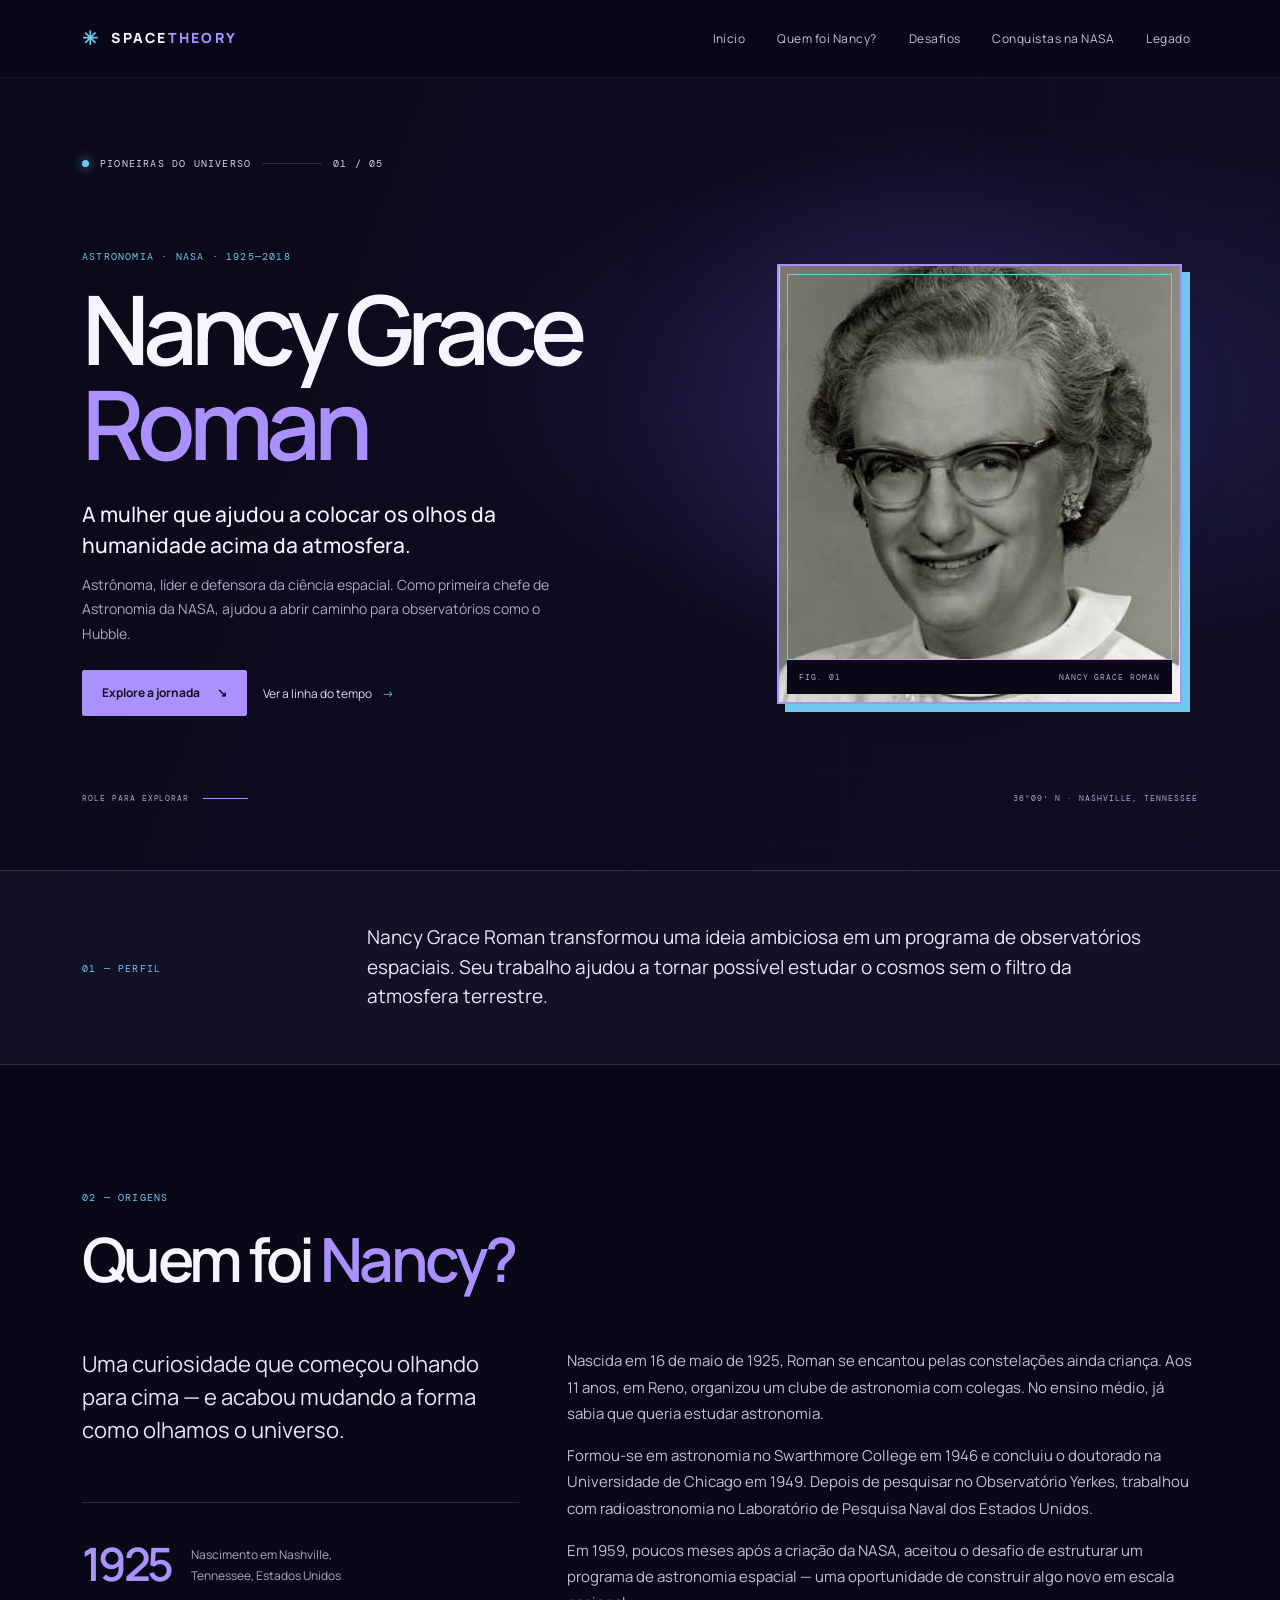
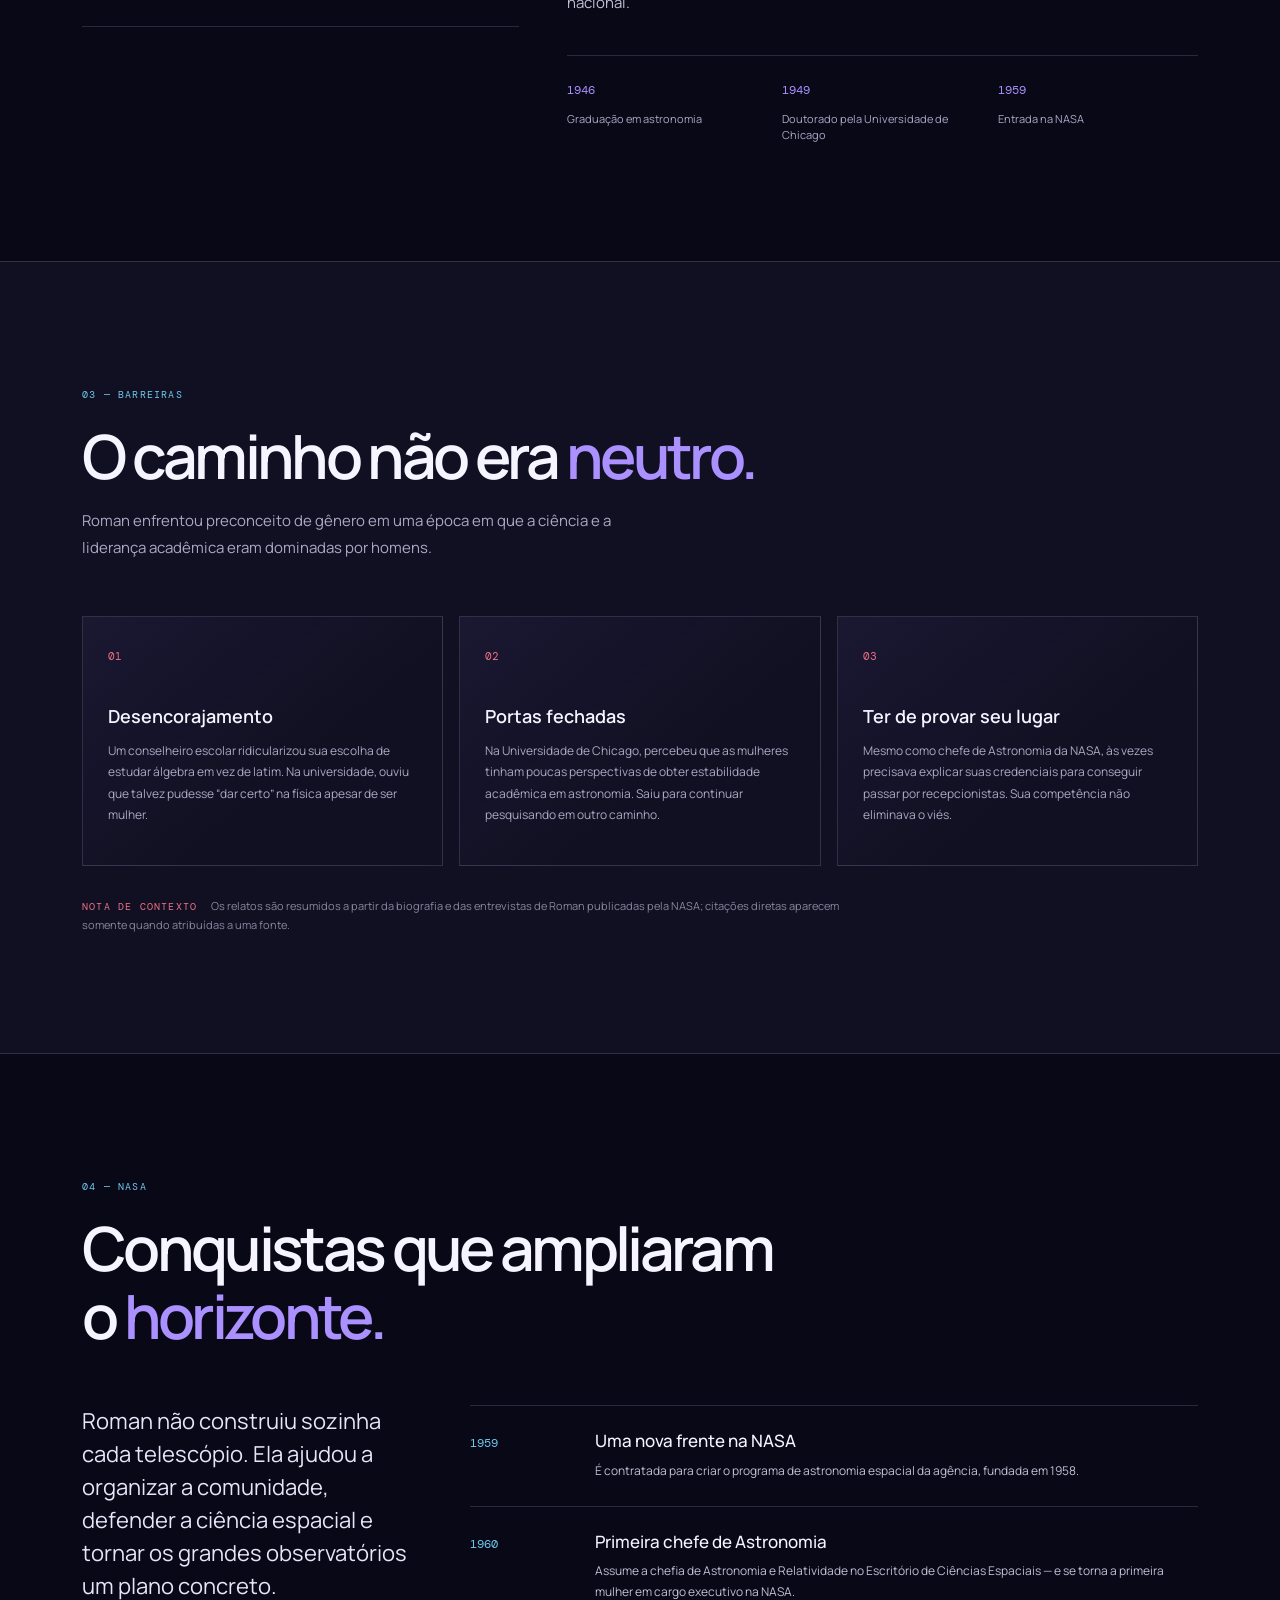
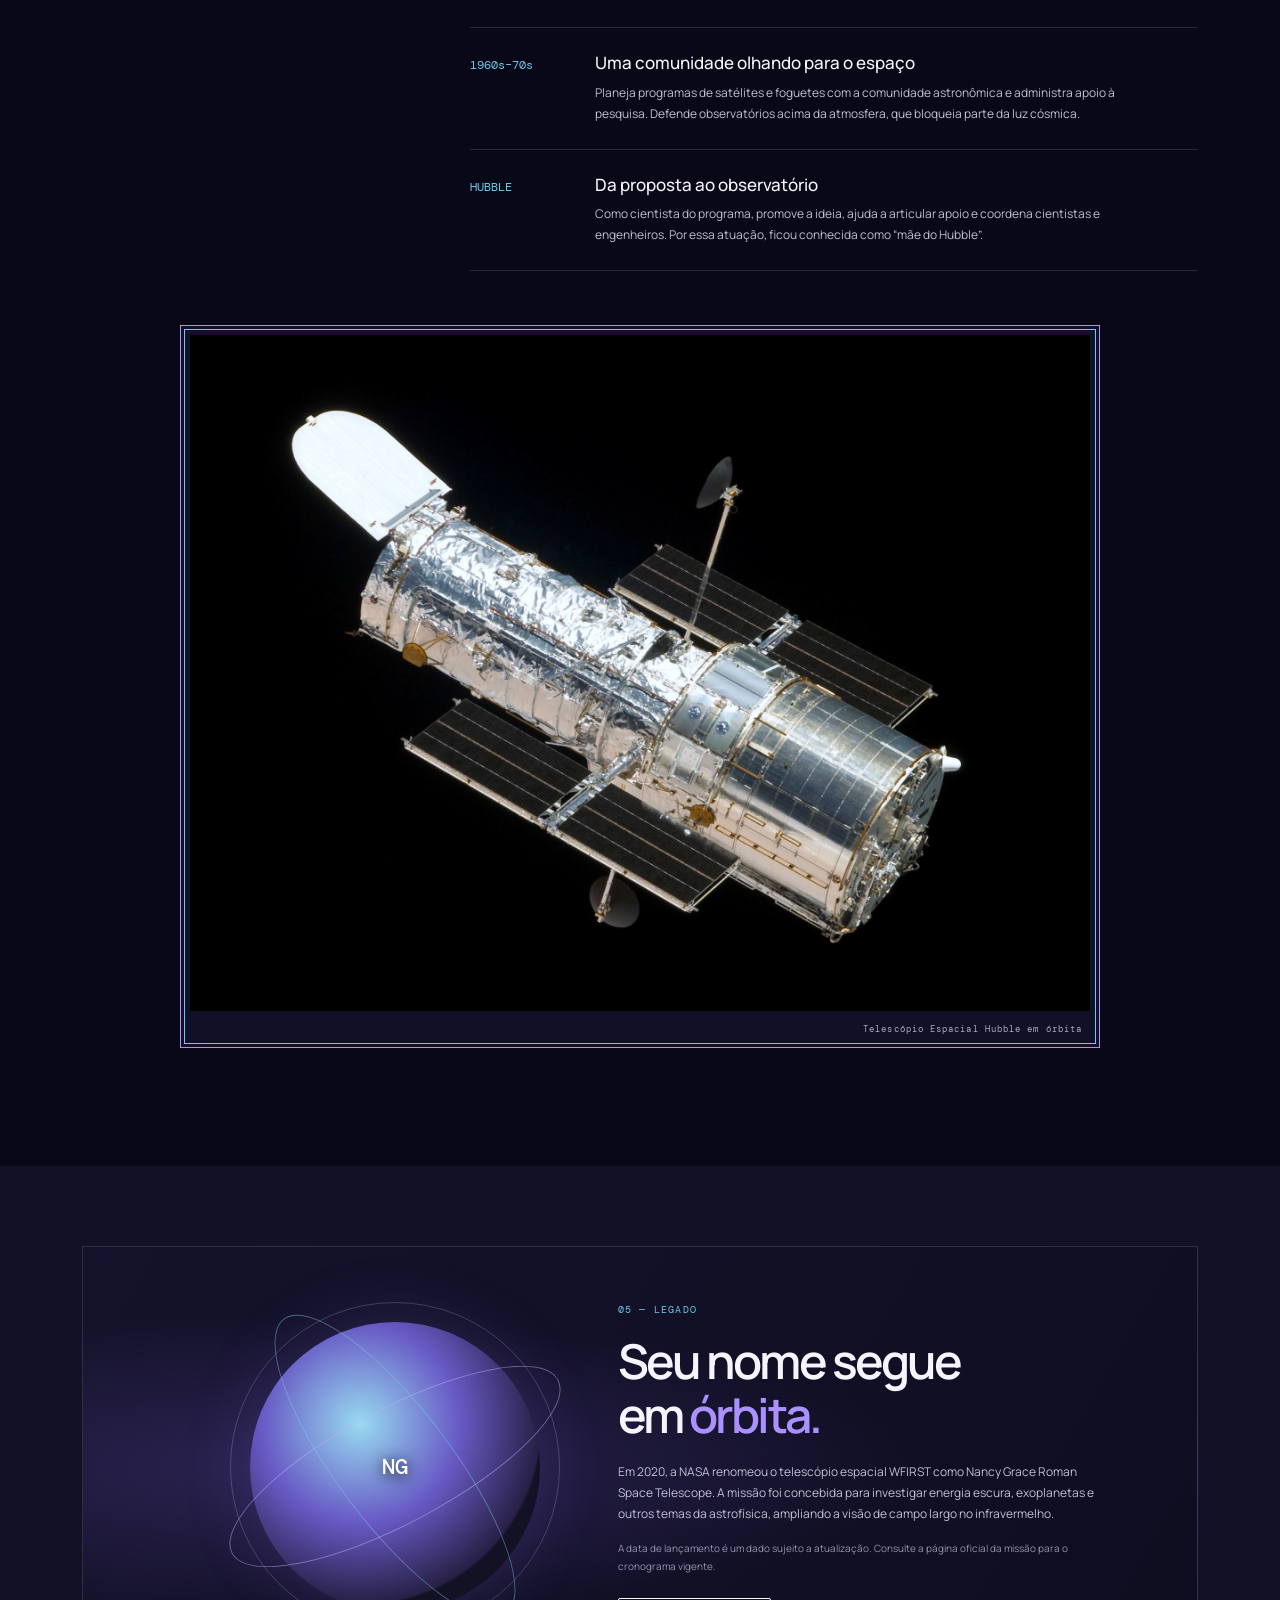
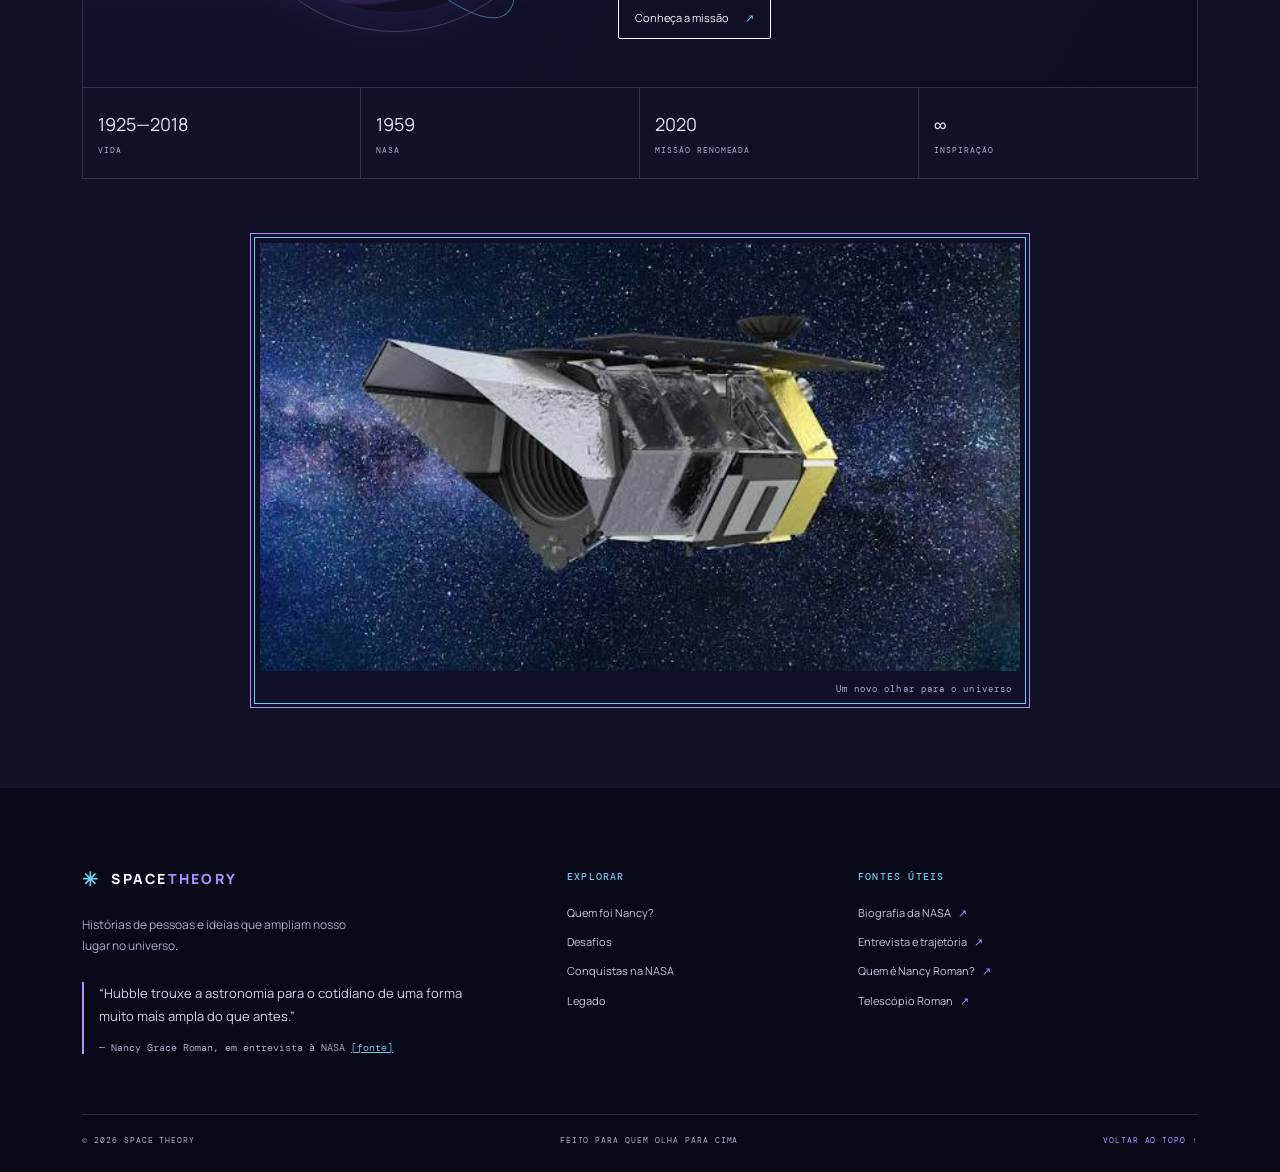
==== SpaceTheory/ProjetoSnct/index.html @ cd9236db "Refactor code structure for improved readability and maintainability" ====
<!doctype html>
<html lang="pt-BR">
  <head>
    <meta charset="utf-8" />
    <meta name="viewport" content="width=device-width, initial-scale=1" />
    <meta
      name="description"
      content="Conheça Nancy Grace Roman, pioneira da astronomia espacial e primeira chefe de Astronomia da NASA."
    />
    <meta name="theme-color" content="#090817" />
    <title>Space Theory — Nancy Grace Roman</title>
    <link rel="preconnect" href="https://fonts.googleapis.com" />
    <link rel="preconnect" href="https://fonts.gstatic.com" crossorigin />
    <link
      href="https://fonts.googleapis.com/css2?family=DM+Mono:wght@400;500&family=Manrope:wght@400;500;600;700;800&display=swap"
      rel="stylesheet"
    />
    <link
      href="https://cdn.jsdelivr.net/npm/bootstrap@5.3.3/dist/css/bootstrap.min.css"
      rel="stylesheet"
    />
    <link href="style.css" rel="stylesheet" />
  </head>
  <body>
    <a class="skip-link" href="#conteudo">Pular para o conteúdo</a>
    <nav
      class="navbar navbar-expand-lg navbar-dark fixed-top site-nav"
      aria-label="Navegação principal"
    >
      <div class="container">
        <a
          class="navbar-brand brand"
          href="#inicio"
          aria-label="Space Theory, início"
          ><span class="brand-mark" aria-hidden="true">✳</span> SPACE<span
            >THEORY</span
          ></a
        >
        <button
          class="navbar-toggler"
          type="button"
          data-bs-toggle="collapse"
          data-bs-target="#menu"
          aria-controls="menu"
          aria-expanded="false"
          aria-label="Abrir menu"
        >
          <span class="navbar-toggler-icon"></span>
        </button>
        <div class="collapse navbar-collapse" id="menu">
          <ul class="navbar-nav ms-auto align-items-lg-center gap-lg-3">
            <li class="nav-item">
              <a class="nav-link" href="#inicio">Início</a>
            </li>
            <li class="nav-item">
              <a class="nav-link" href="#quem-foi">Quem foi Nancy?</a>
            </li>
            <li class="nav-item">
              <a class="nav-link" href="#desafios">Desafios</a>
            </li>
            <li class="nav-item">
              <a class="nav-link" href="#conquistas">Conquistas na NASA</a>
            </li>
            <li class="nav-item">
              <a class="nav-link" href="#legado">Legado</a>
            </li>
          </ul>
        </div>
      </div>
    </nav>
    <main id="conteudo">
      <section class="hero" id="inicio">
        <div class="hero-grid" aria-hidden="true"></div>
        <div class="hero-glow" aria-hidden="true"></div>
        <div class="container hero-content">
          <div class="eyebrow">
            <span class="pulse"></span> PIONEIRAS DO UNIVERSO
            <span class="eyebrow-line"></span> 01 / 05
          </div>
          <div class="row align-items-center g-5">
            <div class="col-lg-7">
              <p class="hero-kicker">ASTRONOMIA · NASA · 1925—2018</p>
              <h1>Nancy Grace<br /><span>Roman</span></h1>
              <p class="hero-subtitle">
                A mulher que ajudou a colocar os olhos da humanidade acima da
                atmosfera.
              </p>
              <p class="hero-copy">
                Astrônoma, líder e defensora da ciência espacial. Como primeira
                chefe de Astronomia da NASA, ajudou a abrir caminho para
                observatórios como o Hubble.
              </p>
              <div class="d-flex flex-wrap gap-3 mt-4">
                <a class="btn btn-lilac" href="#quem-foi"
                  >Explore a jornada <span aria-hidden="true">↘</span></a
                ><a class="text-link" href="#conquistas"
                  >Ver a linha do tempo <span aria-hidden="true">→</span></a
                >
              </div>
            </div>
            <div class="col-lg-5">
              <figure class="portrait-art">
                <img
                  class="portrait-photo"
                  src="Nancy.jpg"
                  alt="Retrato em preto e branco da astrônoma Nancy Grace Roman"
                  fetchpriority="high"
                />
                <figcaption class="portrait-caption">
                  <span>FIG. 01</span><span>NANCY GRACE ROMAN</span>
                </figcaption>
              </figure>
            </div>
          </div>
          <div class="hero-bottom">
            <span>ROLE PARA EXPLORAR</span><span class="scroll-line"></span
            ><span>36°09′ N · NASHVILLE, TENNESSEE</span>
          </div>
        </div>
      </section>
      <section class="intro-band">
        <div class="container">
          <div class="row align-items-center g-4">
            <div class="col-md-3">
              <span class="section-index">01 — PERFIL</span>
            </div>
            <div class="col-md-9">
              <p>
                Nancy Grace Roman transformou uma ideia ambiciosa em um programa
                de observatórios espaciais. Seu trabalho ajudou a tornar
                possível estudar o cosmos sem o filtro da atmosfera terrestre.
              </p>
            </div>
          </div>
        </div>
      </section>
      <section class="content-section" id="quem-foi">
        <div class="container">
          <div class="section-heading">
            <span class="section-index">02 — ORIGENS</span>
            <h2>Quem foi <em>Nancy?</em></h2>
          </div>
          <div class="row g-5 align-items-start">
            <div class="col-lg-5">
              <p class="lead-copy">
                Uma curiosidade que começou olhando para cima — e acabou mudando
                a forma como olhamos o universo.
              </p>
              <div class="fact-card">
                <span class="fact-number">1925</span
                ><span
                  >Nascimento em Nashville,<br />Tennessee, Estados Unidos</span
                >
              </div>
            </div>
            <div class="col-lg-7">
              <p>
                Nascida em 16 de maio de 1925, Roman se encantou pelas
                constelações ainda criança. Aos 11 anos, em Reno, organizou um
                clube de astronomia com colegas. No ensino médio, já sabia que
                queria estudar astronomia.
              </p>
              <p>
                Formou-se em astronomia no Swarthmore College em 1946 e concluiu
                o doutorado na Universidade de Chicago em 1949. Depois de
                pesquisar no Observatório Yerkes, trabalhou com radioastronomia
                no Laboratório de Pesquisa Naval dos Estados Unidos.
              </p>
              <p>
                Em 1959, poucos meses após a criação da NASA, aceitou o desafio
                de estruturar um programa de astronomia espacial — uma
                oportunidade de construir algo novo em escala nacional.
              </p>
              <div class="timeline-mini">
                <div>
                  <span>1946</span>
                  <p>Graduação em astronomia</p>
                </div>
                <div>
                  <span>1949</span>
                  <p>Doutorado pela Universidade de Chicago</p>
                </div>
                <div>
                  <span>1959</span>
                  <p>Entrada na NASA</p>
                </div>
              </div>
            </div>
          </div>
        </div>
      </section>
      <section class="challenge-section" id="desafios">
        <div class="container">
          <div class="section-heading">
            <span class="section-index">03 — BARREIRAS</span>
            <h2>O caminho não era <em>neutro.</em></h2>
            <p class="section-intro">
              Roman enfrentou preconceito de gênero em uma época em que a
              ciência e a liderança acadêmica eram dominadas por homens.
            </p>
          </div>
          <div class="row g-3">
            <div class="col-md-4">
              <article class="challenge-card">
                <span class="card-symbol">01</span>
                <h3>Desencorajamento</h3>
                <p>
                  Um conselheiro escolar ridicularizou sua escolha de estudar
                  álgebra em vez de latim. Na universidade, ouviu que talvez
                  pudesse “dar certo” na física apesar de ser mulher.
                </p>
              </article>
            </div>
            <div class="col-md-4">
              <article class="challenge-card">
                <span class="card-symbol">02</span>
                <h3>Portas fechadas</h3>
                <p>
                  Na Universidade de Chicago, percebeu que as mulheres tinham
                  poucas perspectivas de obter estabilidade acadêmica em
                  astronomia. Saiu para continuar pesquisando em outro caminho.
                </p>
              </article>
            </div>
            <div class="col-md-4">
              <article class="challenge-card">
                <span class="card-symbol">03</span>
                <h3>Ter de provar seu lugar</h3>
                <p>
                  Mesmo como chefe de Astronomia da NASA, às vezes precisava
                  explicar suas credenciais para conseguir passar por
                  recepcionistas. Sua competência não eliminava o viés.
                </p>
              </article>
            </div>
          </div>
          <p class="fact-note">
            <span>NOTA DE CONTEXTO</span> Os relatos são resumidos a partir da
            biografia e das entrevistas de Roman publicadas pela NASA; citações
            diretas aparecem somente quando atribuídas a uma fonte.
          </p>
        </div>
      </section>
      <section class="content-section achievements" id="conquistas">
        <div class="container">
          <div class="section-heading">
            <span class="section-index">04 — NASA</span>
            <h2>Conquistas que ampliaram<br />o <em>horizonte.</em></h2>
          </div>
          <div class="row g-5">
            <div class="col-lg-4">
              <p class="lead-copy">
                Roman não construiu sozinha cada telescópio. Ela ajudou a
                organizar a comunidade, defender a ciência espacial e tornar os
                grandes observatórios um plano concreto.
              </p>
            </div>
            <div class="col-lg-8">
              <div class="achievement-list">
                <article>
                  <span class="year">1959</span>
                  <div>
                    <h3>Uma nova frente na NASA</h3>
                    <p>
                      É contratada para criar o programa de astronomia espacial
                      da agência, fundada em 1958.
                    </p>
                  </div>
                </article>
                <article>
                  <span class="year">1960</span>
                  <div>
                    <h3>Primeira chefe de Astronomia</h3>
                    <p>
                      Assume a chefia de Astronomia e Relatividade no Escritório
                      de Ciências Espaciais — e se torna a primeira mulher em
                      cargo executivo na NASA.
                    </p>
                  </div>
                </article>
                <article>
                  <span class="year">1960s–70s</span>
                  <div>
                    <h3>Uma comunidade olhando para o espaço</h3>
                    <p>
                      Planeja programas de satélites e foguetes com a comunidade
                      astronômica e administra apoio à pesquisa. Defende
                      observatórios acima da atmosfera, que bloqueia parte da
                      luz cósmica.
                    </p>
                  </div>
                </article>
                <article>
                  <span class="year">HUBBLE</span>
                  <div>
                    <h3>Da proposta ao observatório</h3>
                    <p>
                      Como cientista do programa, promove a ideia, ajuda a
                      articular apoio e coordena cientistas e engenheiros. Por
                      essa atuação, ficou conhecida como “mãe do Hubble”.
                    </p>
                  </div>
                </article>
              </div>
            </div>
          </div>
          <figure class="chapter-figure chapter-figure-hubble">
            <img
              src="telescopioHubble.jpeg"
              alt="Telescópio Espacial Hubble em órbita, com painéis solares abertos contra o espaço escuro"
              loading="lazy"
            />
            <figcaption>Telescópio Espacial Hubble em órbita</figcaption>
          </figure>
        </div>
      </section>
      <section class="legacy-section" id="legado">
        <div class="container">
          <div class="legacy-panel">
            <div class="legacy-orb" aria-hidden="true">
              <div class="legacy-ring"></div>
              <div class="legacy-core">NG</div>
            </div>
            <div class="legacy-copy">
              <span class="section-index">05 — LEGADO</span>
              <h2>Seu nome segue<br />em <em>órbita.</em></h2>
              <p>
                Em 2020, a NASA renomeou o telescópio espacial WFIRST como Nancy
                Grace Roman Space Telescope. A missão foi concebida para
                investigar energia escura, exoplanetas e outros temas da
                astrofísica, ampliando a visão de campo largo no infravermelho.
              </p>
              <p class="small-note">
                A data de lançamento é um dado sujeito a atualização. Consulte a
                página oficial da missão para o cronograma vigente.
              </p>
              <a
                class="btn btn-outline-light"
                href="https://science.nasa.gov/mission/roman-space-telescope/"
                target="_blank"
                rel="noopener"
                >Conheça a missão <span aria-hidden="true">↗</span></a
              >
            </div>
          </div>
          <div class="legacy-facts row g-0">
            <div class="col-6 col-md-3">
              <span>1925—2018</span><small>VIDA</small>
            </div>
            <div class="col-6 col-md-3">
              <span>1959</span><small>NASA</small>
            </div>
            <div class="col-6 col-md-3">
              <span>2020</span><small>MISSÃO RENOMEADA</small>
            </div>
            <div class="col-6 col-md-3">
              <span>∞</span><small>INSPIRAÇÃO</small>
            </div>
          </div>
          <figure class="chapter-figure chapter-figure-legacy">
            <img
              src="telescopio.jpg"
              alt="Representação artística de um telescópio espacial diante de um campo de estrelas"
              loading="lazy"
            />
            <figcaption>Um novo olhar para o universo</figcaption>
          </figure>
        </div>
      </section>
    </main>
    <footer class="site-footer">
      <div class="container">
        <div class="row g-5">
          <div class="col-lg-5">
            <a class="navbar-brand brand" href="#inicio"
              ><span class="brand-mark" aria-hidden="true">✳</span> SPACE<span
                >THEORY</span
              ></a
            >
            <p class="footer-about">
              Histórias de pessoas e ideias que ampliam nosso lugar no universo.
            </p>
            <blockquote>
              “Hubble trouxe a astronomia para o cotidiano de uma forma muito
              mais ampla do que antes.”<cite
                >— Nancy Grace Roman, em entrevista à NASA
                <a
                  href="https://science.nasa.gov/people/nancy-roman/"
                  target="_blank"
                  rel="noopener"
                  >[fonte]</a
                ></cite
              >
            </blockquote>
          </div>
          <div class="col-6 col-lg-3">
            <h2>EXPLORAR</h2>
            <a href="#quem-foi">Quem foi Nancy?</a
            ><a href="#desafios">Desafios</a
            ><a href="#conquistas">Conquistas na NASA</a
            ><a href="#legado">Legado</a>
          </div>
          <div class="col-6 col-lg-4">
            <h2>FONTES ÚTEIS</h2>
            <a
              href="https://science.nasa.gov/people/nancy-grace-roman-for-hubble/"
              target="_blank"
              rel="noopener"
              >Biografia da NASA <span>↗</span></a
            ><a
              href="https://science.nasa.gov/people/nancy-roman/"
              target="_blank"
              rel="noopener"
              >Entrevista e trajetória <span>↗</span></a
            ><a
              href="https://science.nasa.gov/mission/roman-space-telescope/who-is-nancy-grace-roman/"
              target="_blank"
              rel="noopener"
              >Quem é Nancy Roman? <span>↗</span></a
            ><a
              href="https://science.nasa.gov/mission/roman-space-telescope/"
              target="_blank"
              rel="noopener"
              >Telescópio Roman <span>↗</span></a
            >
          </div>
        </div>
        <div class="footer-bottom">
          <span>© <span id="year"></span> SPACE THEORY</span
          ><span>FEITO PARA QUEM OLHA PARA CIMA</span
          ><a href="#inicio" class="back-top">VOLTAR AO TOPO ↑</a>
        </div>
      </div>
    </footer>
    <script src="https://cdn.jsdelivr.net/npm/bootstrap@5.3.3/dist/js/bootstrap.bundle.min.js"></script>
    <script src="script.js"></script>
  </body>
</html>
---- SpaceTheory/ProjetoSnct/style.css ----
:root {
    --space: #090817;
    --space-2: #111027;
    --panel: #17152e;
    --white: #f6f4ff;
    --muted: #aaa8c3;
    --purple: #aa91ff;
    --blue: #6fc9ed;
    --red: #ed7185;
    --line: rgba(225, 220, 255, .15);
    --font: 'Manrope', sans-serif;
    --mono: 'DM Mono', monospace;
    --nav-height: 78px
}

* {
    box-sizing: border-box
}

html {
    scroll-behavior: smooth;
    scroll-padding-top: 90px
}

body {
    margin: 0;
    background: var(--space);
    color: var(--white);
    font-family: var(--font);
    font-size: 15px;
    line-height: 1.75
}

a {
    color: inherit
}

.skip-link {
    position: absolute;
    left: -999px;
    top: 8px;
    background: var(--white);
    color: var(--space);
    z-index: 2000;
    padding: 8px 14px
}

.skip-link:focus {
    left: 12px
}

.site-nav {
    height: var(--nav-height);
    background: rgba(9, 8, 23, .83);
    backdrop-filter: blur(18px);
    border-bottom: 1px solid rgba(255, 255, 255, .06)
}

.brand {
    font-size: 14px;
    letter-spacing: .16em;
    font-weight: 800;
    color: var(--white) !important
}

.brand span:last-child {
    color: var(--purple)
}

.brand-mark {
    font-size: 19px;
    color: var(--blue);
    vertical-align: -2px;
    margin-right: 6px
}

.navbar-nav .nav-link {
    color: #c5c2d8;
    font-size: 12px;
    letter-spacing: .04em;
    transition: color .2s
}

.navbar-nav .nav-link:hover,
.navbar-nav .nav-link:focus {
    color: var(--purple)
}

.hero {
    min-height: 780px;
    position: relative;
    overflow: hidden;
    padding: 155px 0 65px;
    background: radial-gradient(ellipse at 78% 45%, #211d4b 0, transparent 40%), linear-gradient(110deg, #0b0919 10%, #100e25 100%)
}

.hero-grid {
    position: absolute;
    inset: 0;
    opacity: .17;
    background-image: linear-gradient(rgba(166, 150, 255, .12) 1px, transparent 1px), linear-gradient(90deg, rgba(166, 150, 255, .12) 1px, transparent 1px);
    background-size: 70px 70px;
    mask-image: linear-gradient(to right, transparent, #000)
}

.hero-glow {
    position: absolute;
    width: 410px;
    height: 410px;
    border-radius: 50%;
    background: #8770ee18;
    filter: blur(65px);
    right: 13%;
    top: 25%
}

.hero-content {
    position: relative
}

.eyebrow,
.section-index,
.hero-kicker,
.hero-bottom,
.portrait-caption,
.fact-note>span,
.legacy-facts small,
.site-footer h2,
.footer-bottom {
    font-family: var(--mono);
    letter-spacing: .12em;
    font-size: 10px;
    color: var(--muted)
}

.eyebrow {
    display: flex;
    align-items: center;
    gap: 11px;
    margin-bottom: 75px;
    color: #d4cff1
}

.pulse {
    width: 7px;
    height: 7px;
    background: var(--blue);
    border-radius: 50%;
    box-shadow: 0 0 12px var(--blue)
}

.eyebrow-line {
    width: 60px;
    height: 1px;
    background: var(--line)
}

.hero-kicker {
    color: var(--blue);
    margin: 0 0 16px
}

.hero h1 {
    font-size: clamp(58px, 7.5vw, 104px);
    line-height: .99;
    letter-spacing: -.075em;
    font-weight: 600;
    margin: 0
}

.hero h1 span {
    color: var(--purple)
}

.hero-subtitle {
    font-size: 21px;
    line-height: 1.45;
    max-width: 510px;
    margin: 28px 0 13px;
    font-weight: 500
}

.hero-copy {
    max-width: 480px;
    color: var(--muted);
    font-size: 14px
}

.btn-lilac {
    background: var(--purple);
    border: 1px solid var(--purple);
    color: #131025;
    border-radius: 2px;
    padding: 13px 19px;
    font-weight: 700;
    font-size: 12px
}

.btn-lilac:hover {
    background: #c0b0ff;
    border-color: #c0b0ff;
    color: #131025
}

.btn-lilac span {
    margin-left: 15px
}

.text-link {
    align-self: center;
    text-decoration: none;
    color: #ded9f2;
    font-size: 12px
}

.text-link span {
    color: var(--blue);
    padding-left: 8px
}

.portrait-art {
    height: 440px;
    max-width: 405px;
    margin: 5px auto 0;
    position: relative;
    border: 2px solid var(--purple);
    background: var(--space-2);
    overflow: hidden;
    box-shadow: 8px 8px 0 var(--blue)
}

.portrait-art:before {
    content: '';
    position: absolute;
    inset: 8px;
    border: 1px solid var(--blue);
    z-index: 2;
    pointer-events: none
}

.portrait-photo {
    position: absolute;
    inset: 0;
    width: 100%;
    height: 100%;
    object-fit: cover;
    object-position: center 30%
}

.portrait-caption {
    position: absolute;
    z-index: 3;
    bottom: 8px;
    left: 8px;
    right: 8px;
    display: flex;
    justify-content: space-between;
    font-size: 8px;
    padding: 10px 12px;
    background: var(--space);
    border-top: 1px solid var(--blue)
}

.hero-bottom {
    display: flex;
    align-items: center;
    gap: 14px;
    margin-top: 75px;
    font-size: 8px
}

.hero-bottom span:last-child {
    margin-left: auto
}

.scroll-line {
    width: 45px;
    height: 1px;
    background: var(--purple)
}

.intro-band {
    padding: 52px 0;
    background: #121126;
    border-top: 1px solid var(--line);
    border-bottom: 1px solid var(--line)
}

.intro-band p {
    font-size: 19px;
    line-height: 1.55;
    max-width: 790px;
    margin: 0;
    color: #e8e5f7
}

.section-index {
    color: var(--blue)
}

.content-section,
.challenge-section,
.legacy-section {
    padding: 118px 0
}

.section-heading {
    margin-bottom: 55px
}

.section-heading h2,
.legacy-copy h2 {
    font-size: clamp(38px, 5vw, 61px);
    line-height: 1.12;
    letter-spacing: -.06em;
    margin: 16px 0 0;
    font-weight: 600
}

.section-heading h2 em,
.legacy-copy h2 em {
    font-style: normal;
    color: var(--purple)
}

.lead-copy {
    font-size: 22px;
    line-height: 1.5;
    color: #e9e5f9;
    max-width: 425px
}

.fact-card {
    border-top: 1px solid var(--line);
    border-bottom: 1px solid var(--line);
    padding: 21px 0;
    display: flex;
    gap: 20px;
    align-items: center;
    color: var(--muted);
    font-size: 12px;
    margin-top: 55px
}

.fact-number {
    font-size: 46px;
    letter-spacing: -.07em;
    color: var(--purple);
    font-weight: 600
}

.content-section p:not(.lead-copy) {
    color: #c1bfd3
}

.timeline-mini {
    display: grid;
    grid-template-columns: repeat(3, 1fr);
    gap: 15px;
    border-top: 1px solid var(--line);
    margin-top: 38px;
    padding-top: 20px
}

.timeline-mini span {
    font: 12px var(--mono);
    color: var(--purple)
}

.timeline-mini p {
    font-size: 11px;
    line-height: 1.45;
    margin: 9px 0 0;
    color: var(--muted) !important
}

.challenge-section {
    background: #111022;
    border-top: 1px solid var(--line);
    border-bottom: 1px solid var(--line)
}

.section-intro {
    color: var(--muted);
    max-width: 530px;
    margin: 18px 0 0
}

.challenge-card {
    height: 100%;
    min-height: 250px;
    border: 1px solid var(--line);
    padding: 25px;
    background: linear-gradient(140deg, rgba(135, 112, 238, .08), transparent 60%)
}

.card-symbol {
    font: 11px var(--mono);
    color: var(--red)
}

.challenge-card h3 {
    font-size: 18px;
    margin: 38px 0 12px;
    font-weight: 600
}

.challenge-card p {
    font-size: 12px;
    color: var(--muted);
    line-height: 1.8;
    margin: 0
}

.fact-note {
    margin: 30px 0 0;
    color: #88869e;
    font-size: 11px;
    max-width: 780px
}

.fact-note>span {
    color: var(--red);
    margin-right: 12px
}

.achievements {
    background: var(--space)
}

.achievement-list article {
    display: grid;
    grid-template-columns: 100px 1fr;
    gap: 25px;
    padding: 25px 0;
    border-top: 1px solid var(--line)
}

.achievement-list article:last-child {
    border-bottom: 1px solid var(--line)
}

.year {
    font: 12px var(--mono);
    color: var(--blue);
    padding-top: 4px
}

.achievement-list h3 {
    font-size: 17px;
    margin: 0 0 8px
}

.achievement-list p {
    font-size: 12px;
    margin: 0;
    color: var(--muted);
    max-width: 570px
}

.chapter-figure {
    width: 100%;
    margin: 54px auto 0;
    padding: 9px;
    position: relative;
    border: 1px solid var(--purple);
    background: var(--space-2)
}

.chapter-figure:before {
    content: '';
    position: absolute;
    inset: 3px;
    border: 1px solid var(--blue);
    pointer-events: none;
    z-index: 1
}

.chapter-figure img {
    display: block;
    width: 100%;
    height: auto
}

.chapter-figure figcaption {
    padding: 12px 8px 3px;
    color: var(--muted);
    font: 9px var(--mono);
    letter-spacing: .12em;
    text-align: right
}

.chapter-figure-hubble {
    max-width: 920px
}

.chapter-figure-legacy {
    max-width: 780px
}

.legacy-section {
    background: #121126;
    padding-top: 80px;
    padding-bottom: 80px
}

.legacy-panel {
    min-height: 410px;
    border: 1px solid var(--line);
    background: radial-gradient(ellipse at 20% 50%, #2b2352, transparent 48%), linear-gradient(120deg, #15132b, #0e0d20);
    display: grid;
    grid-template-columns: 1fr 1.1fr;
    align-items: center;
    padding: 48px 8%
}

.legacy-orb {
    width: 290px;
    height: 290px;
    border-radius: 50%;
    margin: auto;
    position: relative;
    display: grid;
    place-items: center;
    background: radial-gradient(circle at 38% 35%, #97daf0, #685ac5 38%, #282046 69%, #131124 70%);
    box-shadow: 0 0 70px #806be533
}

.legacy-orb:before,
.legacy-orb:after {
    content: '';
    position: absolute;
    border: 1px solid #c1acff80;
    border-radius: 50%;
    width: 370px;
    height: 115px;
    transform: rotate(-28deg)
}

.legacy-orb:after {
    transform: rotate(53deg);
    border-color: #79c9e778
}

.legacy-ring {
    position: absolute;
    width: 330px;
    height: 330px;
    border: 1px solid #ded4ff35;
    border-radius: 50%
}

.legacy-core {
    font: 500 22px var(--mono);
    color: #fff;
    text-shadow: 0 2px 15px #000
}

.legacy-copy h2 {
    font-size: 48px;
    margin: 13px 0 20px
}

.legacy-copy p {
    font-size: 12px;
    color: #c1bfd3;
    max-width: 485px
}

.legacy-copy .small-note {
    font-size: 10px;
    color: #9692ae
}

.btn-outline-light {
    border-radius: 2px;
    font-size: 11px;
    padding: 11px 16px;
    margin-top: 7px
}

.btn-outline-light span {
    padding-left: 14px;
    color: var(--blue)
}

.legacy-facts {
    border-bottom: 1px solid var(--line)
}

.legacy-facts>div {
    padding: 21px 15px;
    border-right: 1px solid var(--line);
    display: flex;
    flex-direction: column;
    gap: 3px
}

.legacy-facts>div:first-child {
    border-left: 1px solid var(--line)
}

.legacy-facts span {
    font-size: 18px;
    color: #e7e3f7
}

.legacy-facts small {
    font-size: 8px
}

.site-footer {
    padding: 75px 0 25px;
    background: #090817
}

.footer-about {
    font-size: 12px;
    color: var(--muted);
    max-width: 280px;
    margin: 18px 0 26px
}

.site-footer blockquote {
    font-size: 13px;
    color: #d6d1eb;
    border-left: 2px solid var(--purple);
    padding-left: 15px;
    max-width: 410px;
    margin: 0
}

.site-footer cite {
    display: block;
    font: 10px var(--mono);
    font-style: normal;
    color: var(--muted);
    margin-top: 13px
}

.site-footer cite a {
    color: var(--blue)
}

.site-footer h2 {
    margin: 8px 0 20px;
    color: var(--blue)
}

.site-footer .col-lg-3>a,
.site-footer .col-lg-4>a {
    display: block;
    color: #c7c3db;
    text-decoration: none;
    font-size: 11px;
    margin: 10px 0
}

.site-footer .col-lg-4>a span {
    color: var(--purple);
    margin-left: 5px
}

.site-footer a:hover {
    color: var(--purple)
}

.footer-bottom {
    border-top: 1px solid var(--line);
    margin-top: 60px;
    padding-top: 18px;
    display: flex;
    gap: 22px;
    justify-content: space-between;
    font-size: 8px
}

.back-top {
    text-decoration: none;
    color: var(--purple)
}

@media(max-width:991.98px) {
    .site-nav {
        height: auto;
        min-height: var(--nav-height)
    }

    .navbar-collapse {
        padding: 10px 0 17px
    }

    .navbar-nav {
        align-items: flex-start !important
    }

    .hero {
        padding-top: 135px;
        min-height: auto
    }

    .eyebrow {
        margin-bottom: 55px
    }

    .portrait-art {
        max-width: 430px
    }

    .hero-bottom {
        margin-top: 45px
    }

    .content-section,
    .challenge-section {
        padding: 90px 0
    }

    .legacy-panel {
        padding: 38px 5%;
        grid-template-columns: .8fr 1.2fr
    }

    .legacy-orb {
        transform: scale(.8)
    }
}

@media(max-width:767.98px) {
    body {
        font-size: 14px
    }

    .hero {
        padding: 120px 0 35px
    }

    .eyebrow {
        margin-bottom: 48px;
        font-size: 8px
    }

    .hero h1 {
        font-size: clamp(58px, 14vw, 82px)
    }

    .hero-subtitle {
        font-size: 18px
    }

    .portrait-art {
        height: 380px;
        margin-top: 15px
    }

    .hero-bottom span:last-child {
        display: none
    }

    .intro-band {
        padding: 37px 0
    }

    .intro-band p {
        font-size: 16px
    }

    .content-section,
    .challenge-section {
        padding: 76px 0
    }

    .section-heading {
        margin-bottom: 38px
    }

    .lead-copy {
        font-size: 19px
    }

    .fact-card {
        margin-top: 27px
    }

    .timeline-mini {
        gap: 8px
    }

    .timeline-mini p {
        font-size: 10px
    }

    .challenge-card {
        min-height: auto;
        padding: 22px
    }

    .challenge-card h3 {
        margin-top: 23px
    }

    .challenge-card p {
        font-size: 12px
    }

    .achievement-list article {
        grid-template-columns: 76px 1fr;
        gap: 14px;
        padding: 21px 0
    }

    .chapter-figure {
        margin-top: 36px;
        padding: 7px
    }

    .legacy-section {
        padding: 55px 0
    }

    .legacy-panel {
        display: flex;
        flex-direction: column;
        padding: 38px 24px;
        gap: 36px;
        overflow: hidden
    }

    .legacy-orb {
        width: 220px;
        height: 220px;
        transform: none;
        flex: 0 0 auto
    }

    .legacy-orb:before {
        width: 290px;
        height: 90px
    }

    .legacy-orb:after {
        width: 290px;
        height: 95px
    }

    .legacy-ring {
        width: 255px;
        height: 255px
    }

    .legacy-copy h2 {
        font-size: 42px
    }

    .legacy-facts>div {
        padding: 16px 10px
    }

    .legacy-facts>div:nth-child(3) {
        border-left: 1px solid var(--line)
    }

    .legacy-facts span {
        font-size: 15px
    }

    .footer-bottom {
        flex-wrap: wrap;
        gap: 12px
    }

    .footer-bottom span:nth-child(2) {
        display: none
    }

    .site-footer {
        padding-top: 55px
    }
}

@media(prefers-reduced-motion:reduce) {
    html {
        scroll-behavior: auto
    }

    *,
    *::before,
    *::after {
        animation-duration: .01ms !important;
        transition-duration: .01ms !important
    }
}
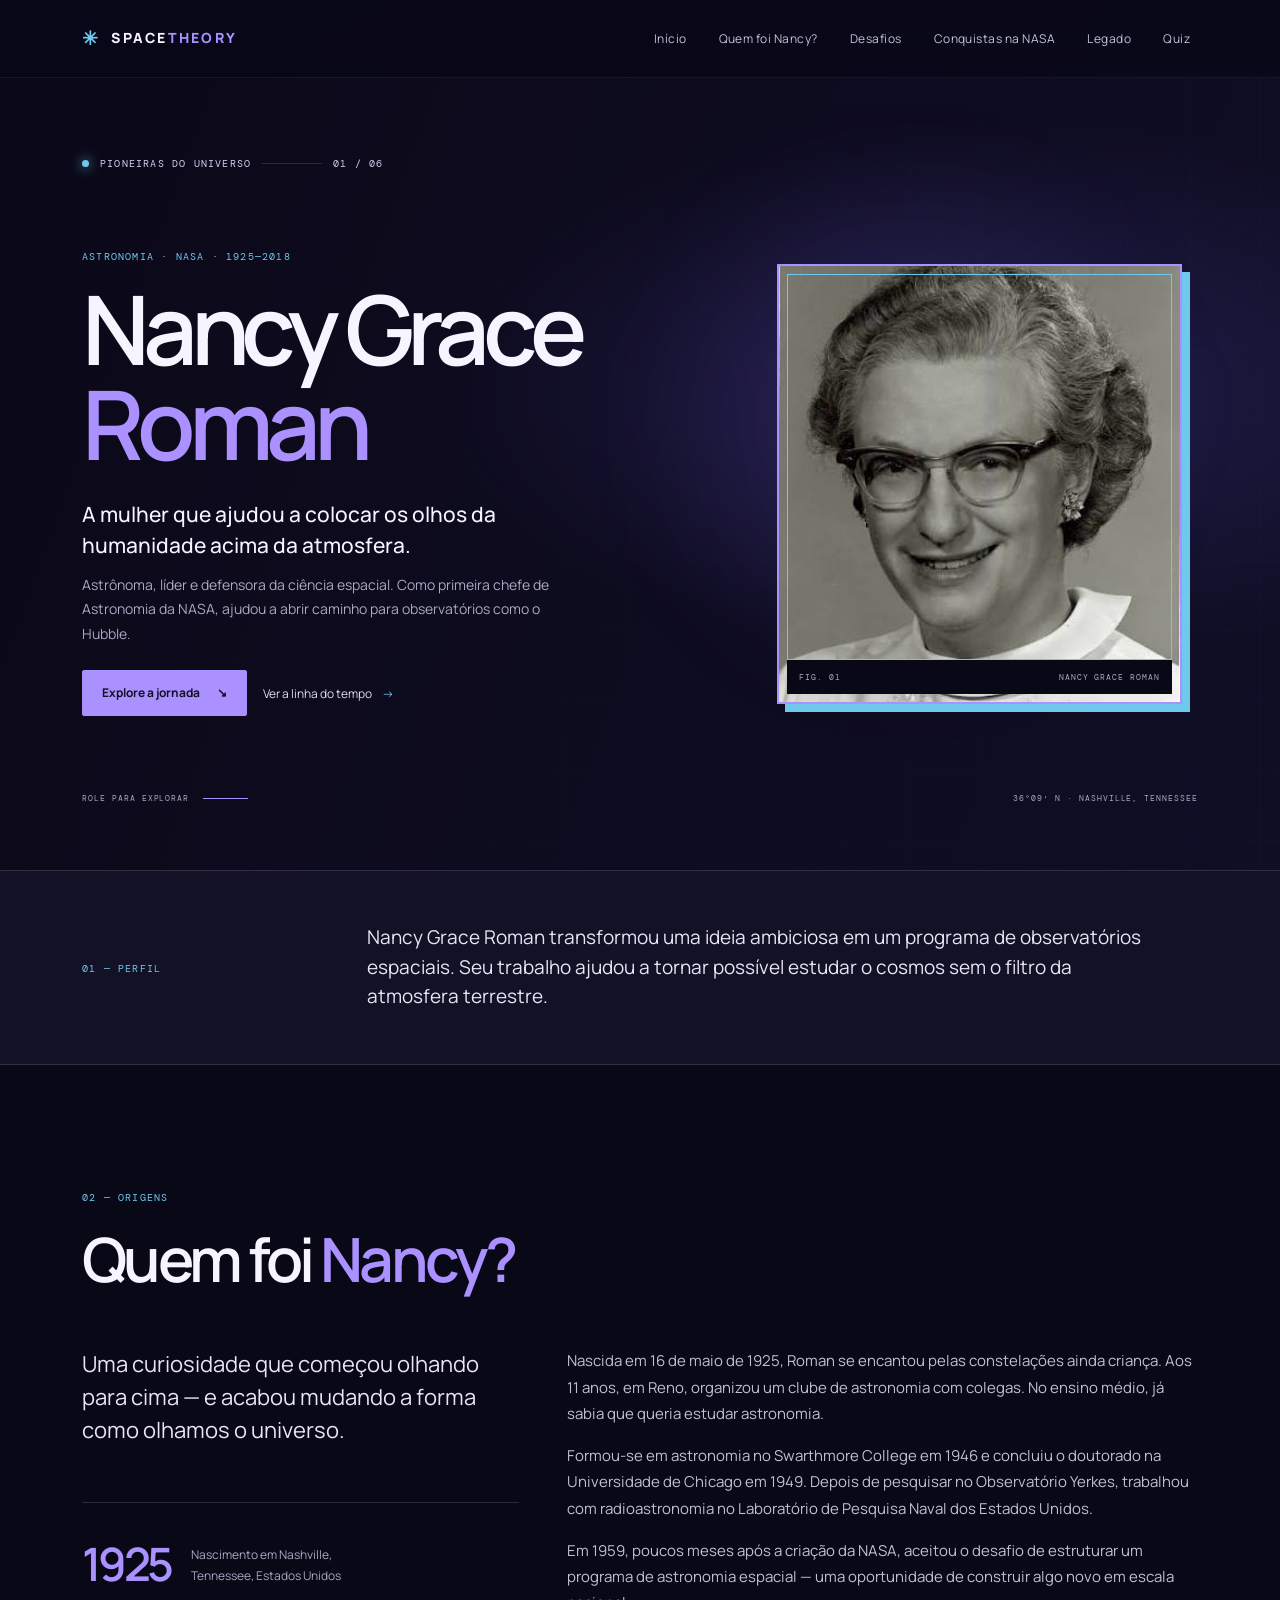
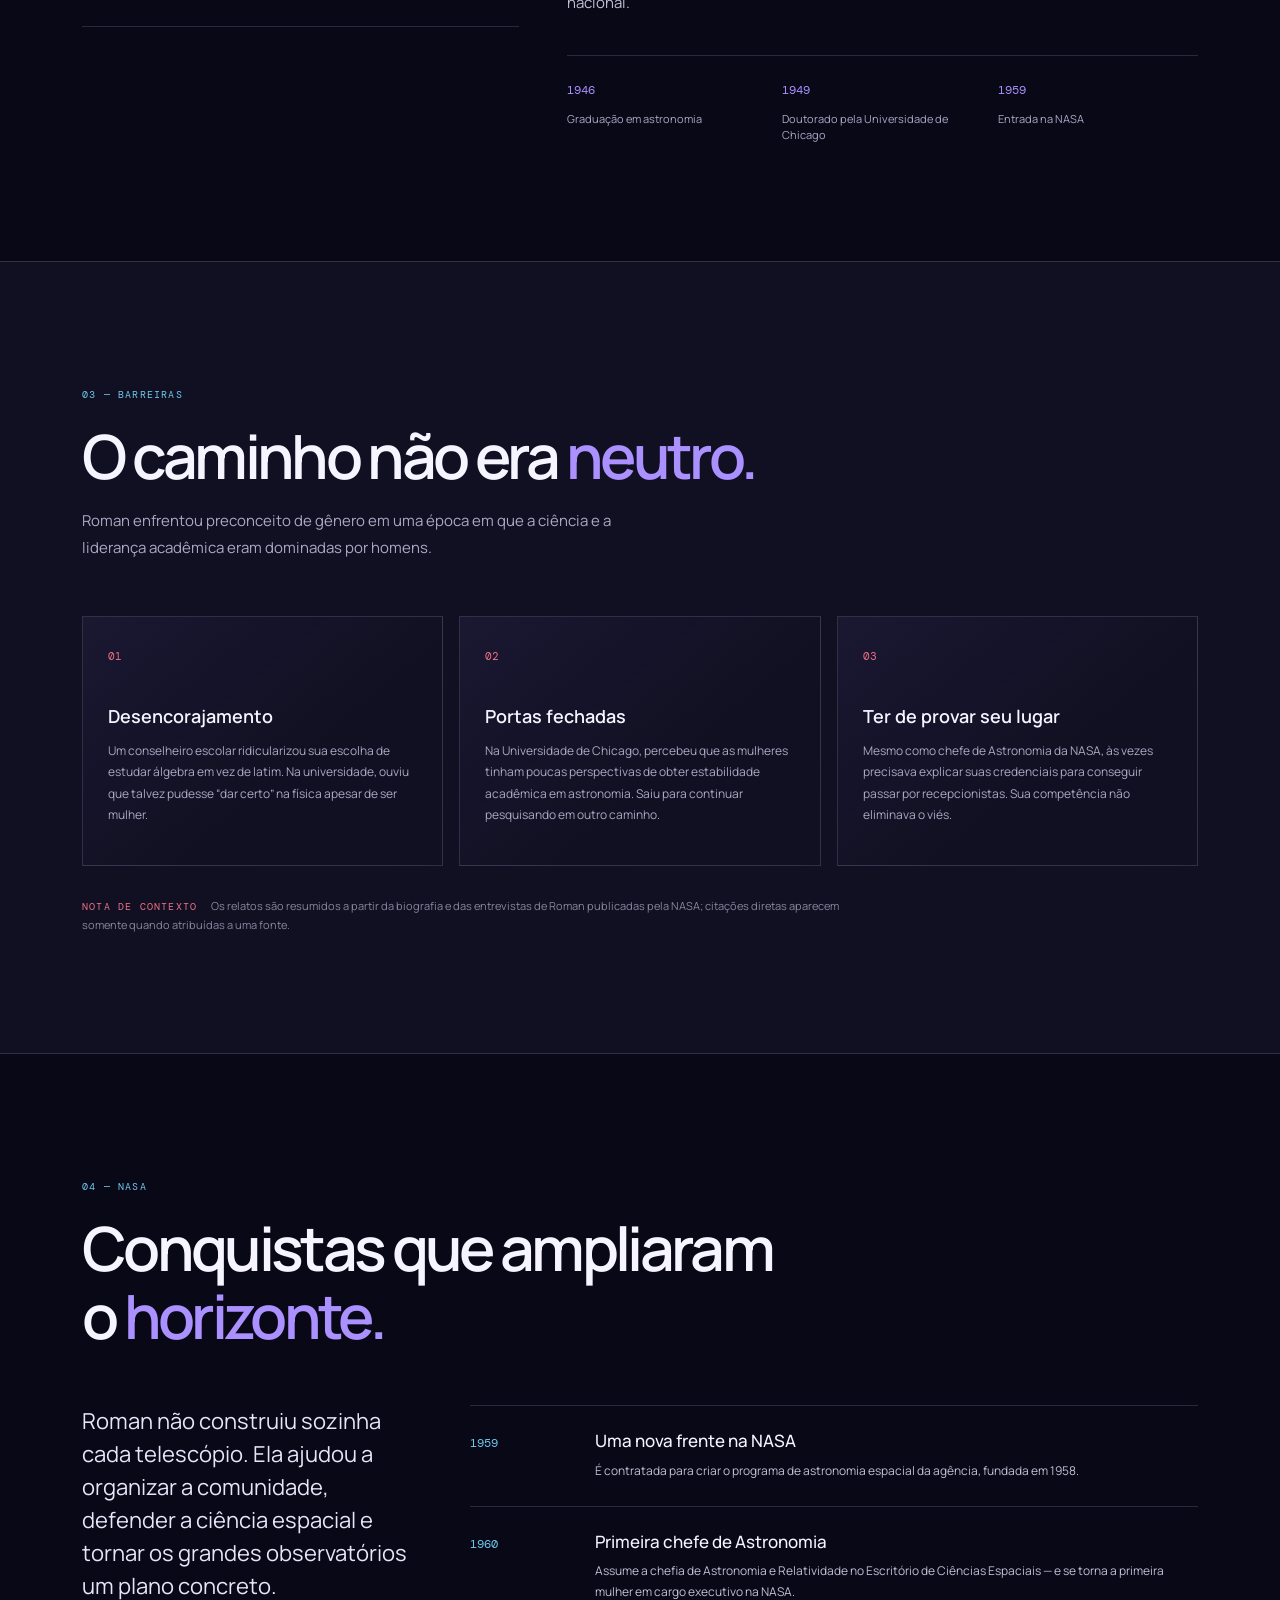
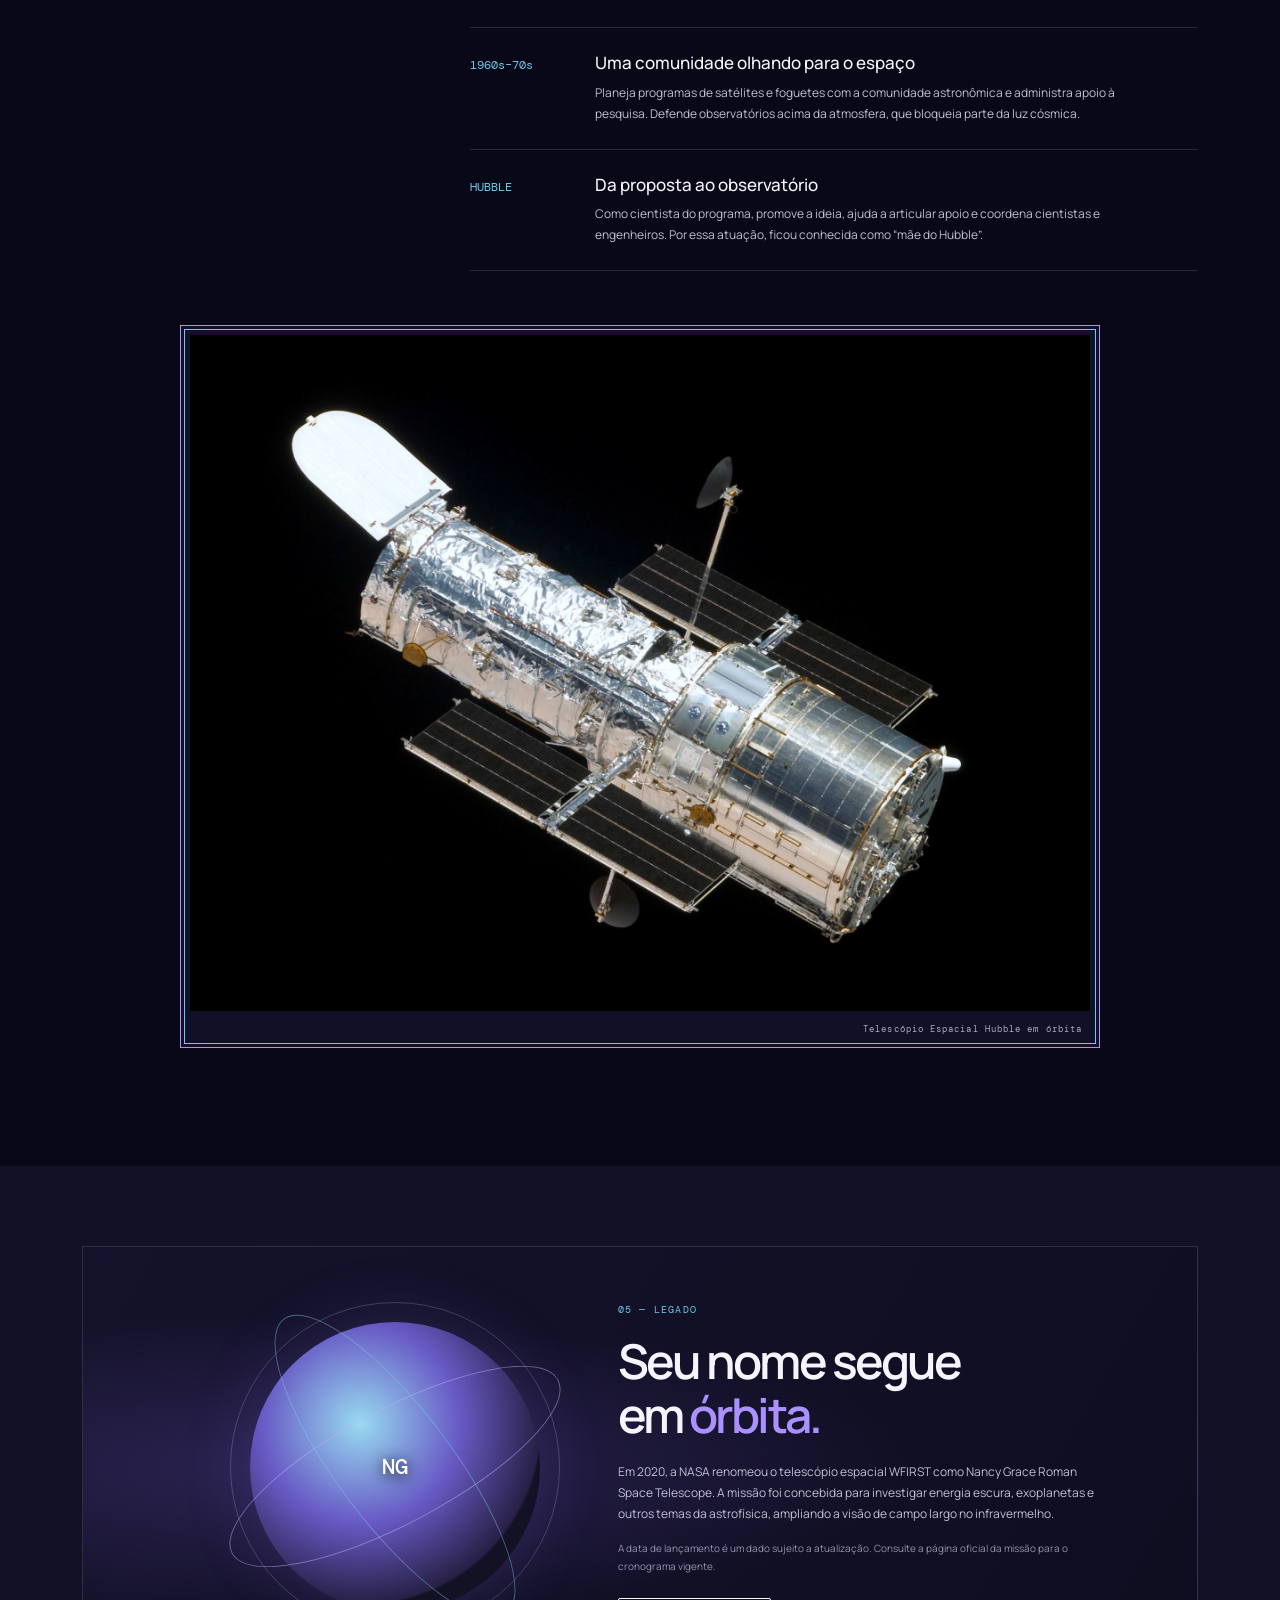
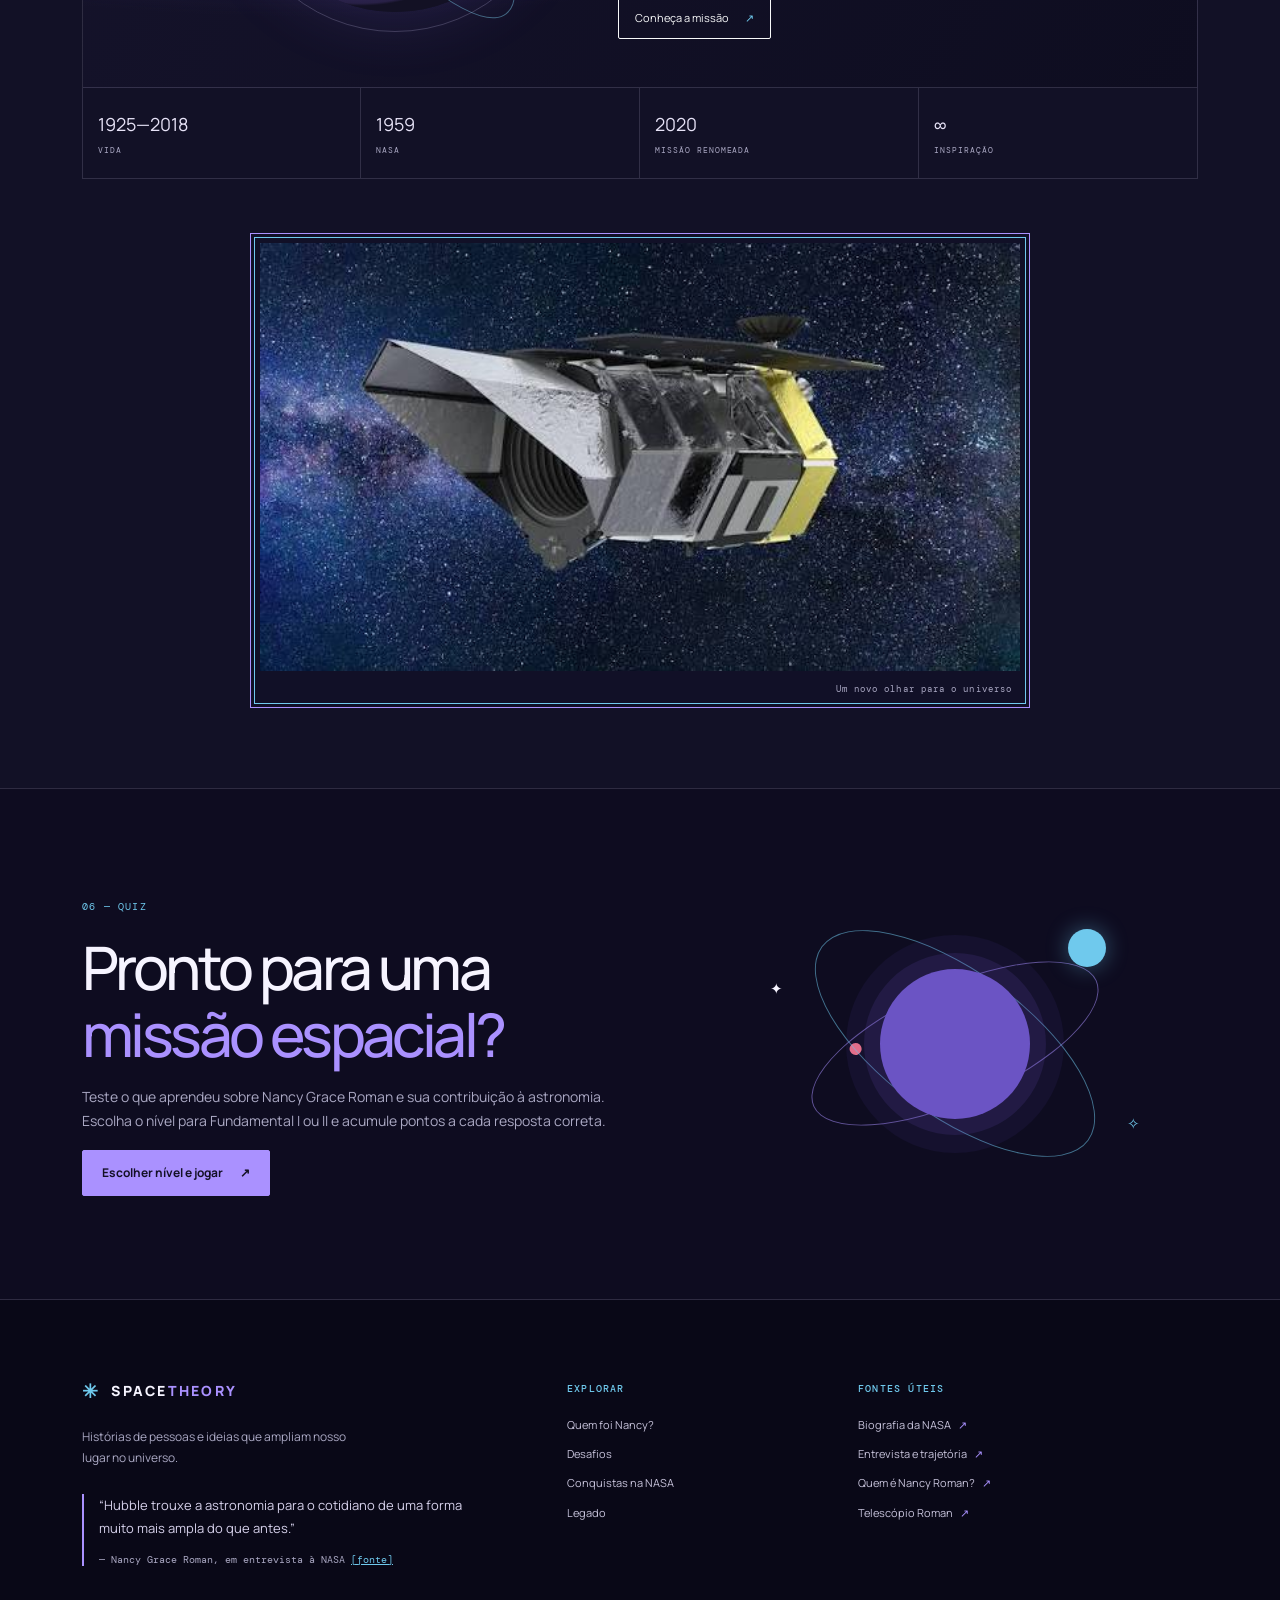
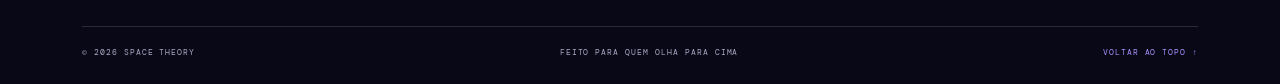
==== commit 795c7ab3: "Add a sequential Space Theory quiz Add a 14-question quiz about Nancy Grace Roman, with explanations" ====
--- a/SpaceTheory/ProjetoSnct/index.html
+++ b/SpaceTheory/ProjetoSnct/index.html
@@ -64,6 +64,9 @@
             <li class="nav-item">
               <a class="nav-link" href="#legado">Legado</a>
             </li>
+            <li class="nav-item">
+              <a class="nav-link" href="#quiz">Quiz</a>
+            </li>
           </ul>
         </div>
       </div>
@@ -75,7 +78,7 @@
         <div class="container hero-content">
           <div class="eyebrow">
             <span class="pulse"></span> PIONEIRAS DO UNIVERSO
-            <span class="eyebrow-line"></span> 01 / 05
+            <span class="eyebrow-line"></span> 01 / 06
           </div>
           <div class="row align-items-center g-5">
             <div class="col-lg-7">
@@ -366,6 +369,24 @@
             <figcaption>Um novo olhar para o universo</figcaption>
           </figure>
         </div>
+            </section>
+      <section class="quiz-section" id="quiz">
+        <div class="container quiz-section-layout">
+          <div class="quiz-section-copy">
+            <span class="section-index">06 — QUIZ</span>
+            <h2>Pronto para uma<br /><em>missão espacial?</em></h2>
+            <p>Teste o que aprendeu sobre Nancy Grace Roman e sua contribuição à astronomia. Escolha o nível para Fundamental I ou II e acumule pontos a cada resposta correta.</p>
+            <a class="btn btn-lilac" href="quiz.html">Escolher nível e jogar <span aria-hidden="true">↗</span></a>
+          </div>
+          <div class="quiz-planet-scene" aria-hidden="true">
+            <div class="planet-orbit orbit-a"><span class="orbit-moon"></span></div>
+            <div class="planet-orbit orbit-b"></div>
+            <div class="quiz-planet planet-main"></div>
+            <div class="quiz-planet planet-small"></div>
+            <span class="planet-star star-a">✦</span>
+            <span class="planet-star star-b">✧</span>
+          </div>
+        </div>
       </section>
     </main>
     <footer class="site-footer">
--- a/SpaceTheory/ProjetoSnct/style.css
+++ b/SpaceTheory/ProjetoSnct/style.css
@@ -890,3 +890,438 @@
         transition-duration: .01ms !important
     }
 }
+
+/* Ajustes da sequência única do quiz */
+.quiz-container {
+    max-width: 850px
+}
+
+.quiz-card {
+    width: 100%;
+    max-width: 780px;
+    min-height: 350px;
+    margin: 0 auto;
+    padding: clamp(22px, 5vw, 46px);
+    border: 1px solid var(--purple);
+    background: #211a45;
+    box-shadow: 8px 8px 0 #6fc9ed
+}
+
+.quiz-answer {
+    width: 100%;
+    padding: 14px 17px;
+    border: 1px solid #c1adff;
+    background: #aa91ff;
+    color: #130d2b;
+    font: 700 13px var(--font);
+    text-align: left;
+    transition: border-color .2s, background .2s, transform .2s
+}
+
+.quiz-answer:hover:not(:disabled),
+.quiz-answer:focus-visible {
+    border-color: #e0d7ff;
+    background: #c0afff;
+    outline: 2px solid transparent;
+    transform: translateX(3px)
+}
+
+.quiz-answer.is-correct {
+    border-color: #62d6ab;
+    background: #123a32;
+    color: var(--white)
+}
+
+.quiz-answer.is-wrong {
+    border-color: var(--red);
+    background: #3a1c2a;
+    color: var(--white)
+}
+
+.quiz-question {
+    padding: 0 12px;
+    text-align: center
+}
+
+.quiz-feedback {
+    text-align: center
+}
+
+.quiz-result h2:focus {
+    outline: 2px solid var(--blue);
+    outline-offset: 5px
+}
+
+@media(max-width:767.98px) {
+    .quiz-card {
+        padding: 22px 17px;
+        box-shadow: 5px 5px 0 #6fc9ed
+    }
+
+    .quiz-answer {
+        padding: 13px 14px
+    }
+}
+/* Apresentação da missão 06 e tela do quiz */
+.quiz-section {
+    padding: 100px 0;
+    position: relative;
+    overflow: hidden;
+    background: #0e0c20;
+    border-top: 1px solid var(--line);
+    border-bottom: 1px solid var(--line)
+}
+
+.quiz-section-layout {
+    display: grid;
+    grid-template-columns: 1.1fr .9fr;
+    align-items: center;
+    gap: 36px
+}
+
+.quiz-section-copy {
+    position: relative;
+    z-index: 1
+}
+
+.quiz-section-copy h2 {
+    margin: 16px 0;
+    font-size: clamp(38px, 5vw, 60px);
+    line-height: 1.12;
+    letter-spacing: -.06em
+}
+
+.quiz-section-copy h2 em,
+.quiz-heading h1 em {
+    color: var(--purple);
+    font-style: normal
+}
+
+.quiz-section-copy p {
+    max-width: 560px;
+    color: var(--muted);
+    font-size: 14px
+}
+
+.quiz-planet-scene {
+    min-height: 310px;
+    position: relative;
+    display: grid;
+    place-items: center
+}
+
+.quiz-planet {
+    position: absolute;
+    border-radius: 50%
+}
+
+.planet-main {
+    width: 150px;
+    height: 150px;
+    background: #6b54c4;
+    box-shadow: 0 0 0 16px #6b54c426, 0 0 0 34px #6b54c414
+}
+
+.planet-small {
+    width: 38px;
+    height: 38px;
+    top: 40px;
+    right: 19%;
+    background: var(--blue);
+    box-shadow: 0 0 22px #6fc9ed66
+}
+
+.planet-orbit {
+    position: absolute;
+    width: 310px;
+    height: 115px;
+    border: 1px solid #aa91ff88;
+    border-radius: 50%;
+    transform: rotate(-24deg)
+}
+
+.orbit-b {
+    width: 330px;
+    height: 145px;
+    transform: rotate(36deg);
+    border-color: #6fc9ed88
+}
+
+.orbit-moon {
+    position: absolute;
+    width: 12px;
+    height: 12px;
+    top: 15px;
+    left: 55px;
+    border-radius: 50%;
+    background: var(--red)
+}
+
+.planet-star {
+    position: absolute;
+    color: var(--white)
+}
+
+.star-a {
+    left: 12%;
+    top: 28%
+}
+
+.star-b {
+    right: 12%;
+    bottom: 20%;
+    color: var(--blue)
+}
+
+.quiz-page {
+    min-height: 100vh;
+    background: var(--space)
+}
+
+.quiz-topbar {
+    position: relative;
+    z-index: 2;
+    padding: 20px 0;
+    border-bottom: 1px solid var(--line);
+    background: #090817
+}
+
+.quiz-topbar .container {
+    display: flex;
+    justify-content: space-between;
+    align-items: center
+}
+
+.quiz-home-link {
+    color: #d6d1eb;
+    font-size: 12px;
+    text-decoration: none
+}
+
+.quiz-home-link:hover,
+.quiz-home-link:focus {
+    color: var(--blue)
+}
+
+.quiz-main {
+    position: relative;
+    min-height: calc(100vh - 70px);
+    padding: 65px 0 75px;
+    overflow: hidden;
+    background: radial-gradient(ellipse at 50% 0%, #211d4b 0, transparent 48%)
+}
+
+.quiz-starfield span {
+    position: absolute;
+    color: #b9aeef66;
+    font-family: var(--mono)
+}
+
+.quiz-starfield span:nth-child(1) { top: 17%; left: 9% }
+.quiz-starfield span:nth-child(2) { top: 25%; right: 18% }
+.quiz-starfield span:nth-child(3) { top: 56%; right: 8%; color: #6fc9ed88 }
+.quiz-starfield span:nth-child(4) { top: 72%; left: 16% }
+.quiz-starfield span:nth-child(5) { bottom: 8%; right: 28% }
+
+.quiz-container {
+    position: relative;
+    max-width: 850px
+}
+
+.quiz-heading {
+    max-width: 680px;
+    margin: 0 auto 34px;
+    text-align: center
+}
+
+.quiz-heading h1 {
+    margin: 9px 0 14px;
+    font-size: clamp(46px, 7vw, 76px);
+    letter-spacing: -.07em;
+    line-height: 1.05
+}
+
+.quiz-heading p {
+    max-width: 640px;
+    margin: 0 auto;
+    color: var(--muted);
+    font-size: 14px
+}
+
+.quiz-card {
+    width: 100%;
+    max-width: 780px;
+    min-height: 350px;
+    margin: 0 auto;
+    padding: clamp(22px, 5vw, 46px);
+    border: 1px solid var(--purple);
+    background: #211a45;
+    box-shadow: 8px 8px 0 #6fc9ed
+}
+
+.quiz-card [hidden] {
+    display: none !important
+}
+
+.quiz-progress-row {
+    display: flex;
+    justify-content: space-between;
+    gap: 15px
+}
+
+.quiz-step-label,
+.quiz-score {
+    color: var(--blue);
+    font: 10px var(--mono);
+    letter-spacing: .12em
+}
+
+.quiz-score {
+    color: var(--purple)
+}
+
+.quiz-progress-track {
+    width: 100%;
+    height: 5px;
+    margin: 14px 0 30px;
+    overflow: hidden;
+    background: #39305e
+}
+
+.quiz-progress-fill {
+    width: 0;
+    height: 100%;
+    background: var(--blue);
+    transition: width .25s ease
+}
+
+.quiz-question {
+    margin: 0 0 22px;
+    padding: 0 12px;
+    font-size: clamp(22px, 3.5vw, 31px);
+    line-height: 1.35;
+    letter-spacing: -.03em;
+    text-align: center
+}
+
+.quiz-answer-list {
+    display: grid;
+    grid-template-columns: 1fr;
+    gap: 10px
+}
+
+.quiz-answer {
+    width: 100%;
+    padding: 14px 17px;
+    border: 1px solid #c1adff;
+    background: #aa91ff;
+    color: #130d2b;
+    font: 700 13px var(--font);
+    text-align: left;
+    transition: border-color .2s, background .2s, transform .2s
+}
+
+.quiz-answer:hover:not(:disabled),
+.quiz-answer:focus-visible {
+    border-color: #e0d7ff;
+    background: #c0afff;
+    outline: 2px solid transparent;
+    transform: translateX(3px)
+}
+
+.quiz-answer:disabled {
+    cursor: default;
+    opacity: 1
+}
+
+.quiz-answer.is-correct {
+    border-color: #62d6ab;
+    background: #123a32;
+    color: var(--white)
+}
+
+.quiz-answer.is-wrong {
+    border-color: var(--red);
+    background: #3a1c2a;
+    color: var(--white)
+}
+
+.quiz-feedback {
+    min-height: 26px;
+    margin: 16px 0 10px;
+    color: var(--muted);
+    font-size: 12px;
+    text-align: center
+}
+
+.quiz-feedback.is-good { color: #8ce4c3 }
+.quiz-feedback.is-try-again { color: #ff9cab }
+.quiz-next { margin-top: 4px }
+.quiz-next[hidden] { display: none !important }
+
+.quiz-result {
+    padding: 22px 0;
+    text-align: center
+}
+
+.result-star {
+    display: inline-block;
+    margin-bottom: 12px;
+    color: var(--blue);
+    font-size: 32px
+}
+
+.quiz-result h2 {
+    margin: 13px 0;
+    font-size: clamp(29px, 5vw, 43px);
+    letter-spacing: -.05em
+}
+
+.quiz-result h2:focus {
+    outline: 2px solid var(--blue);
+    outline-offset: 5px
+}
+
+.result-score {
+    margin: 20px 0 8px;
+    color: var(--purple);
+    font: 16px var(--mono)
+}
+
+.result-message {
+    max-width: 520px;
+    margin: 0 auto;
+    color: var(--muted);
+    font-size: 13px
+}
+
+.result-actions {
+    display: flex;
+    flex-wrap: wrap;
+    align-items: center;
+    justify-content: center;
+    gap: 22px;
+    margin-top: 24px
+}
+
+.quiz-footnote {
+    margin: 24px 0 0;
+    color: #aaa8c3;
+    font-size: 10px;
+    text-align: center
+}
+
+@media(max-width:767.98px) {
+    .quiz-section { padding: 75px 0 }
+    .quiz-section-layout { grid-template-columns: 1fr; gap: 15px }
+    .quiz-planet-scene { min-height: 235px }
+    .quiz-heading { margin-bottom: 25px }
+    .quiz-main { padding: 45px 0 55px }
+    .quiz-card { padding: 22px 17px; box-shadow: 5px 5px 0 #6fc9ed }
+    .quiz-answer { padding: 13px 14px }
+}
+
+@media(prefers-reduced-motion:reduce) {
+    .quiz-progress-fill,
+    .quiz-answer { transition: none }
+}
